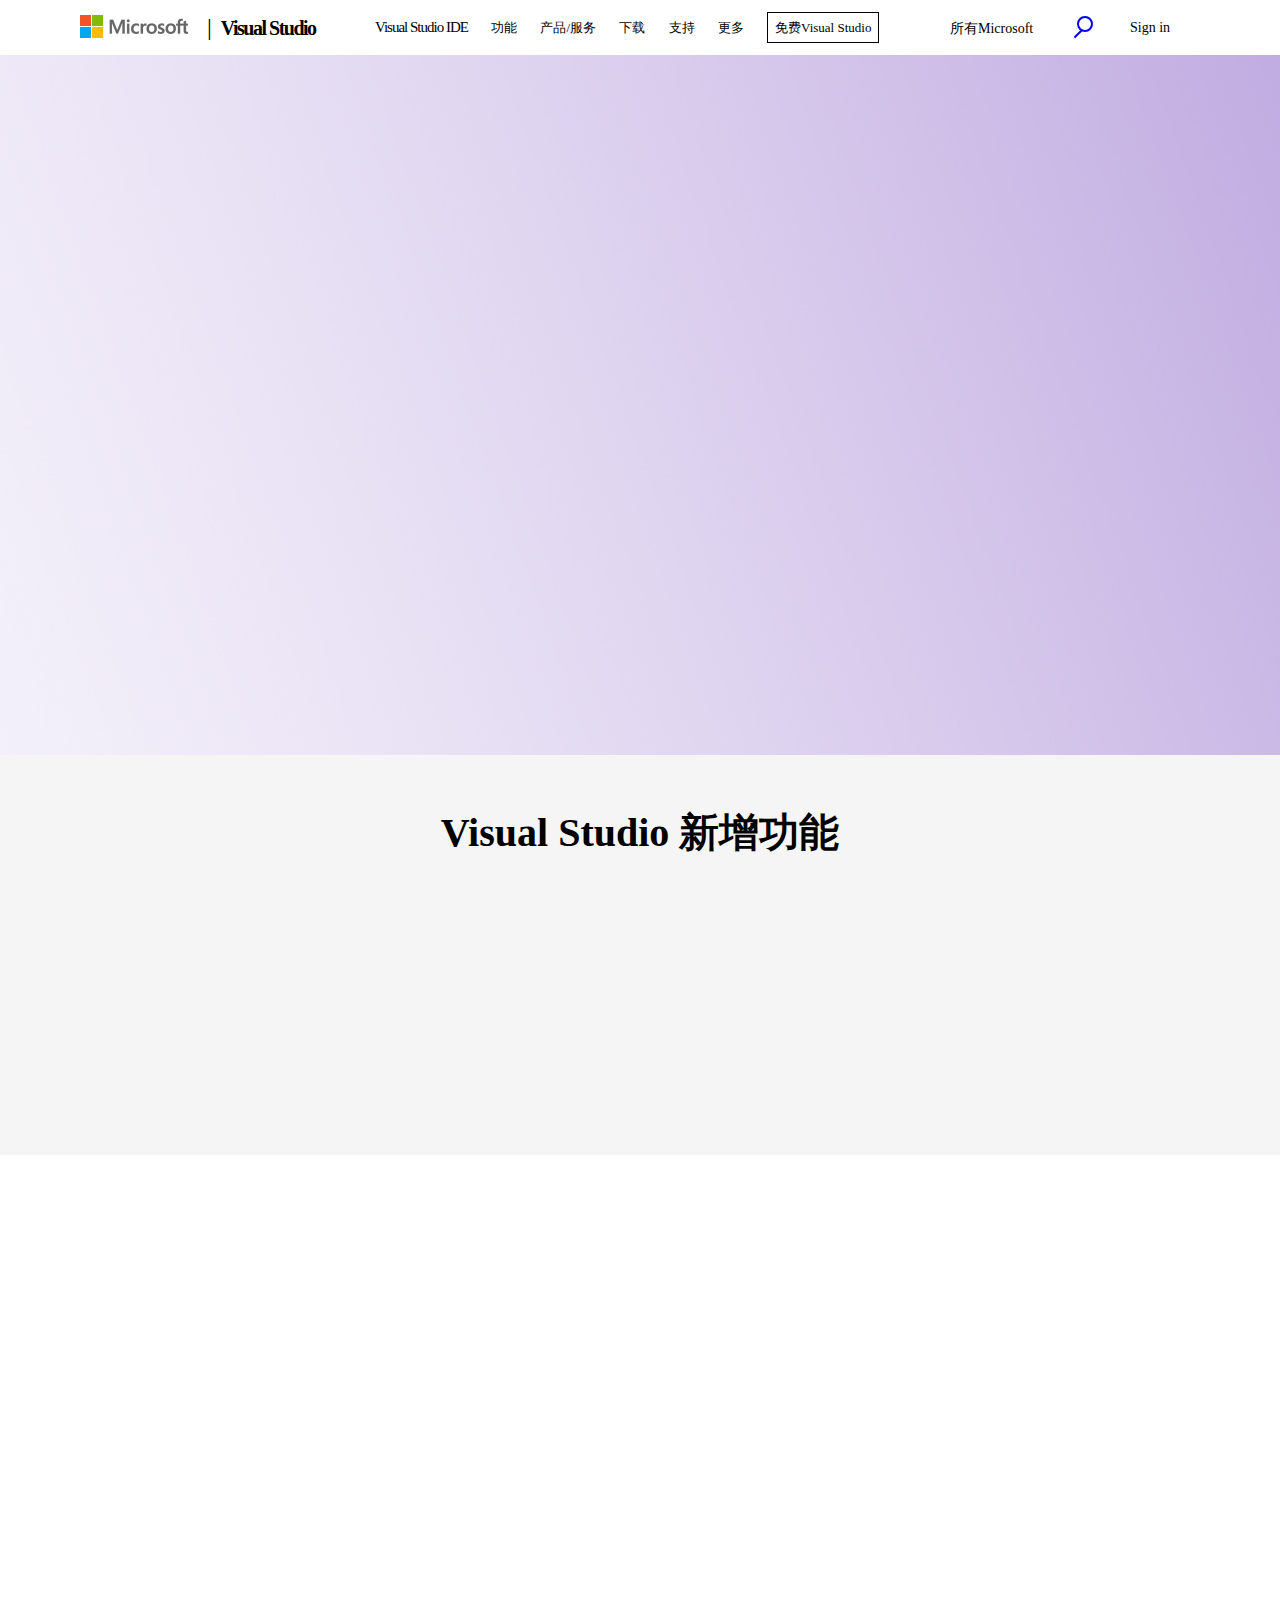
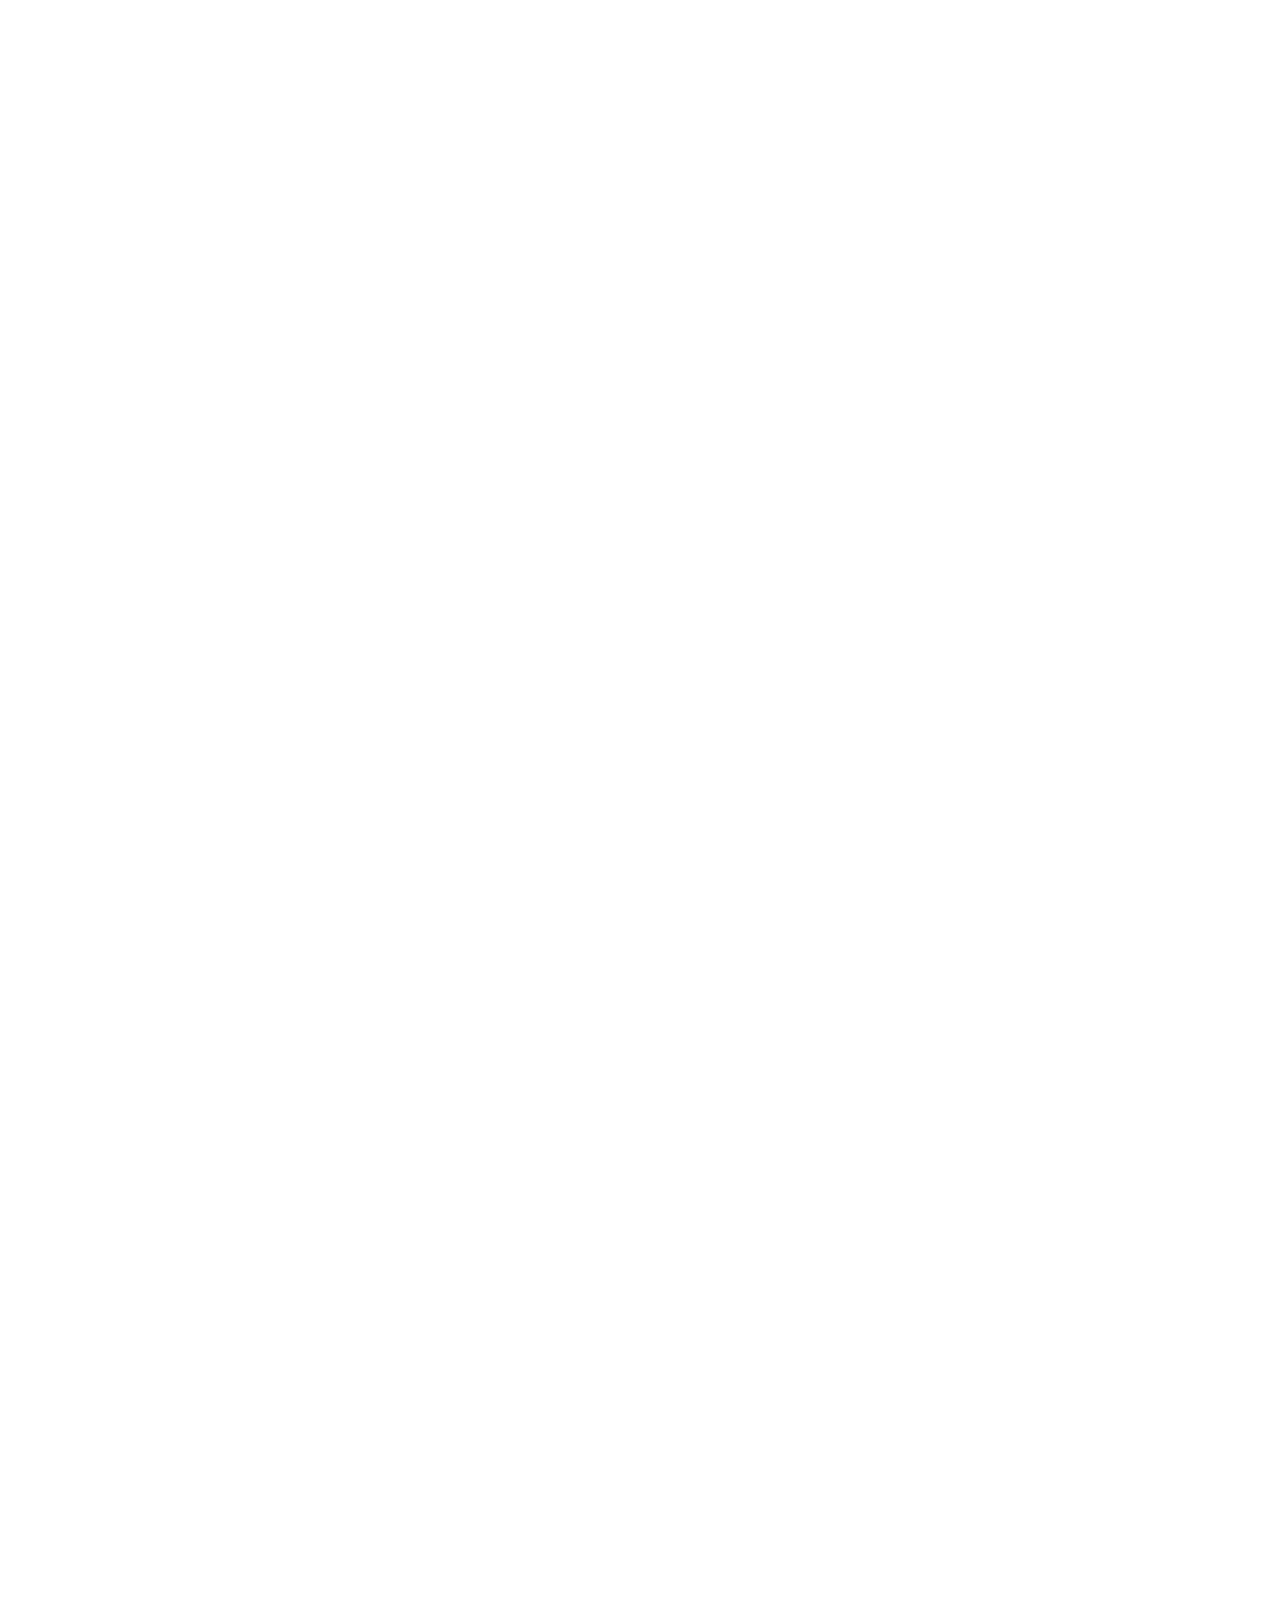
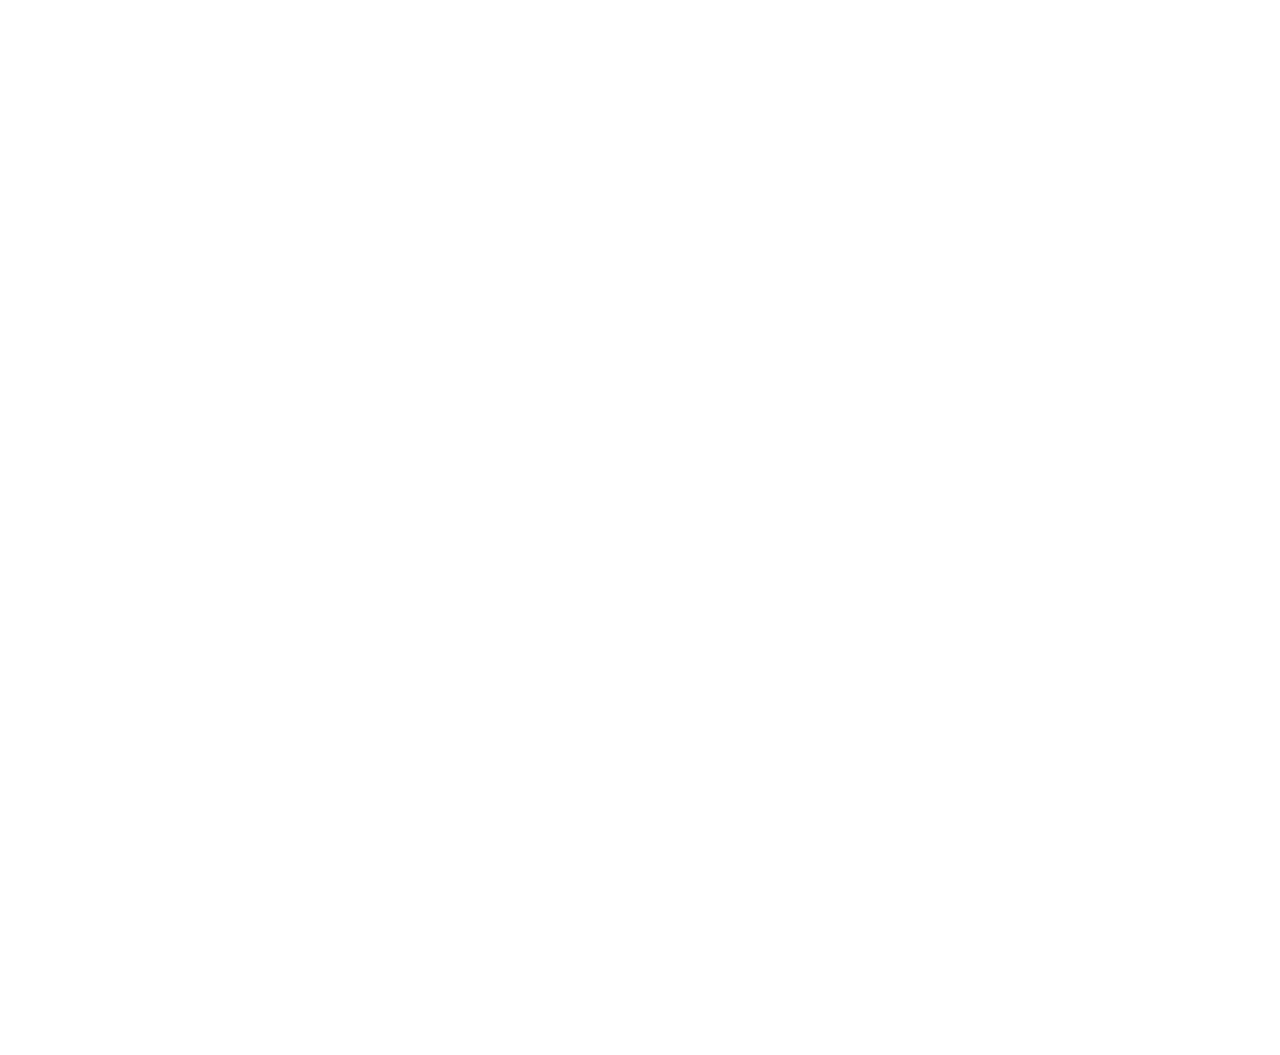
==== xiao4/index.html @ de1ec2c1 "zuoye" ====
<!DOCTYPE HTML>
<html>

	<head>
		<meta charset="utf-8" />
		<title>Visual Studio IDE</title>
		<link rel="stylesheet" type="text/css" href="css/4.css" />
		<link href="../xiao4/img/title.png" rel="icon" type="image/x-icon" />
		<script src="js/4.js"></script>
	</head>

	<body>
		<!--
		  导航栏
		 -->
		<div id="top">
			<a href="#"><img src="img/a1.png" /></a>
			<span class="part">|</span>
			<a href="#" class="connect-one"> Visual Studio</a>
			<nav class="menu-one"><a href="#" class="flush">Visual Studio IDE</a>
			<a href="#">功能</a>
			<a href="#">产品/服务</a>
			<a href="#">下载</a>
			<a href="#">支持</a>
			<a href="#">更多</a>
			<a href="#" class="free">免费Visual Studio</a></nav>
			<a href="#" class="menu-two">所有Microsoft</a>
			<a href="#"><p class="find-one"></p>
			<p class="find-two"></p></a>
			<a href="#" class="connect-two">Sign in</a>
		</div>
		<div id="download">
			<!--
		  下载视图（上）
		 -->
			<div class="download-top">

			</div>
			<!--
		  下载视图（下）
		 -->
			<div class="download-down">
            <h2>Visual Studio 新增功能</h2>
			</div>
		</div>
		<!--
		  切换菜单
		 -->
		<div id="cut">
            
		</div>
		<!--
		  超链接（上）
		 -->
		<div id="lianjie-top">

		</div>
		<!--
		  超链接(下)
		 -->
		<div id="lianjie-down">

		</div>
			<!--
		  底部（上）
		 -->
			<div id="bottom-top">

			</div>
			<!--
		  底部（下）
		 -->
		 <div id="bottom-down">
		</div>
	</body>

</html>
---- xiao4/css/4.css ----
body{
	margin: 0;
}
/**导航栏**/
#top{
	width:100%;
	height:55px;
}
img{
	position: relative;
	width:108px;
	height:23px;
	top:15px;
	left: 80px;
}
.part{
	position: relative;
	top: 12px;
	left: 95px;
	font-size: 24px;
}
.connect-one{
	position: relative;
	width: 130px;
	height: 23px;
	top: 12px;
	left: 100px;
	font-size: 20px;
	font-weight:bold;
	letter-spacing:-1.5px;
	text-decoration: none;
	color: #000000;
}
.menu-one{
	position: absolute;
	width: 700px;
	height: 23px;
	top: 19px;
	left: 355px;
	font-size: 13px;
}
.menu-one a{
	margin-left: 20px;
	text-decoration: none;
	color: #000000;
}
.free{
	padding: 7px;
	border:1px solid;
}
.flush{
	font-size: 15px;
	letter-spacing:-1px;
	text-decoration: none;
	color: #000000;
}
.menu-two{
	position: absolute;
	width: 100px;
	height: 23px;
	top: 20px;
	left: 950px;
	font-size: 14px;
	text-decoration: none;
	color: #000000;
}
.find-one{
	position: absolute;
	width: 12px;
	height: 12px;
	top: 6px;
	left: 1077px;
    border-radius: 100%;
    border:2px solid currentcolor;
    margin:10px auto;
}
.find-two{
	position: absolute;
	width: 10px;
	height: 2px;
	top: 17px;
	left: 1073px;
	-webkit-transform: rotate(135deg);
	-moz-transform: rotate(135deg);
	transform: rotate(135deg);
	background-color: currentcolor;
}
.connect-two{
	position: absolute;
	width: 50px;
	height: 23px;
	top: 20px;
	left: 1130px;
	font-size: 14px;
	text-decoration: none;
	color: #000000;
}

/**下载视图**/
#download{
	width: 100%;
	height: 1000px;
}
/**下载视图（上）**/
.download-top{
	background-image: url(../img/b3.jpg);
	width: 100%;
	height: 700px;
}

/**下载视图(下)**/
.download-down{
	height: 400px;
	width: 100%;
	background-color: whitesmoke;
}
h2{
	position: relative;
	margin: 0px;
	font-size: 40px;
	text-align: center;
	top: 50px;
}
/**切换菜单**/
#cut{
	width: 100%;
	height: 700px;
}

/**超链接(上))**/
#lianjie-top{
	width: 100%;
	height: 700px;
}

/**超链接(下)**/
#lianjie-down{
	width: 100%;
	height: 700px;
}

/**底部(上)**/
#bottom-top{
	width: 100%;
	height: 700px;
}

/**底部(下)**/
#bottom-down{
	width: 100%;
	height: 400px;
}
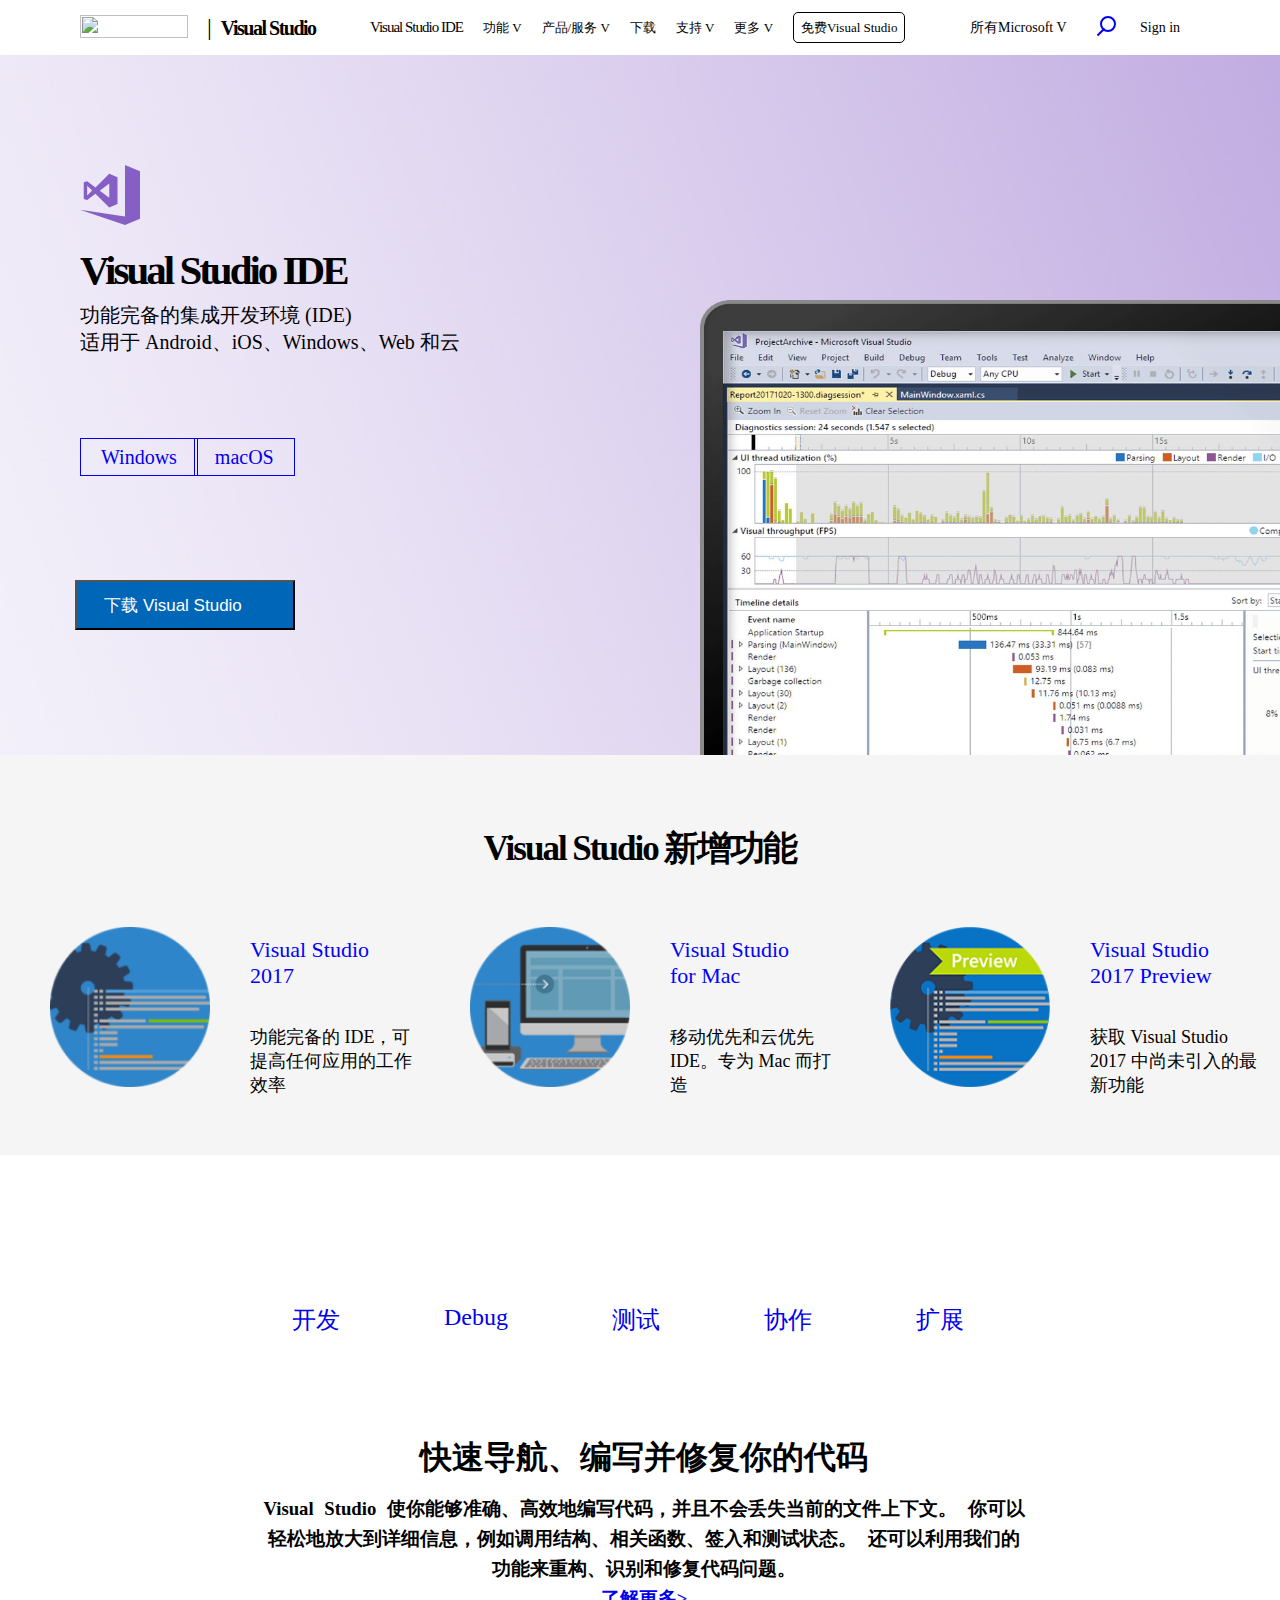
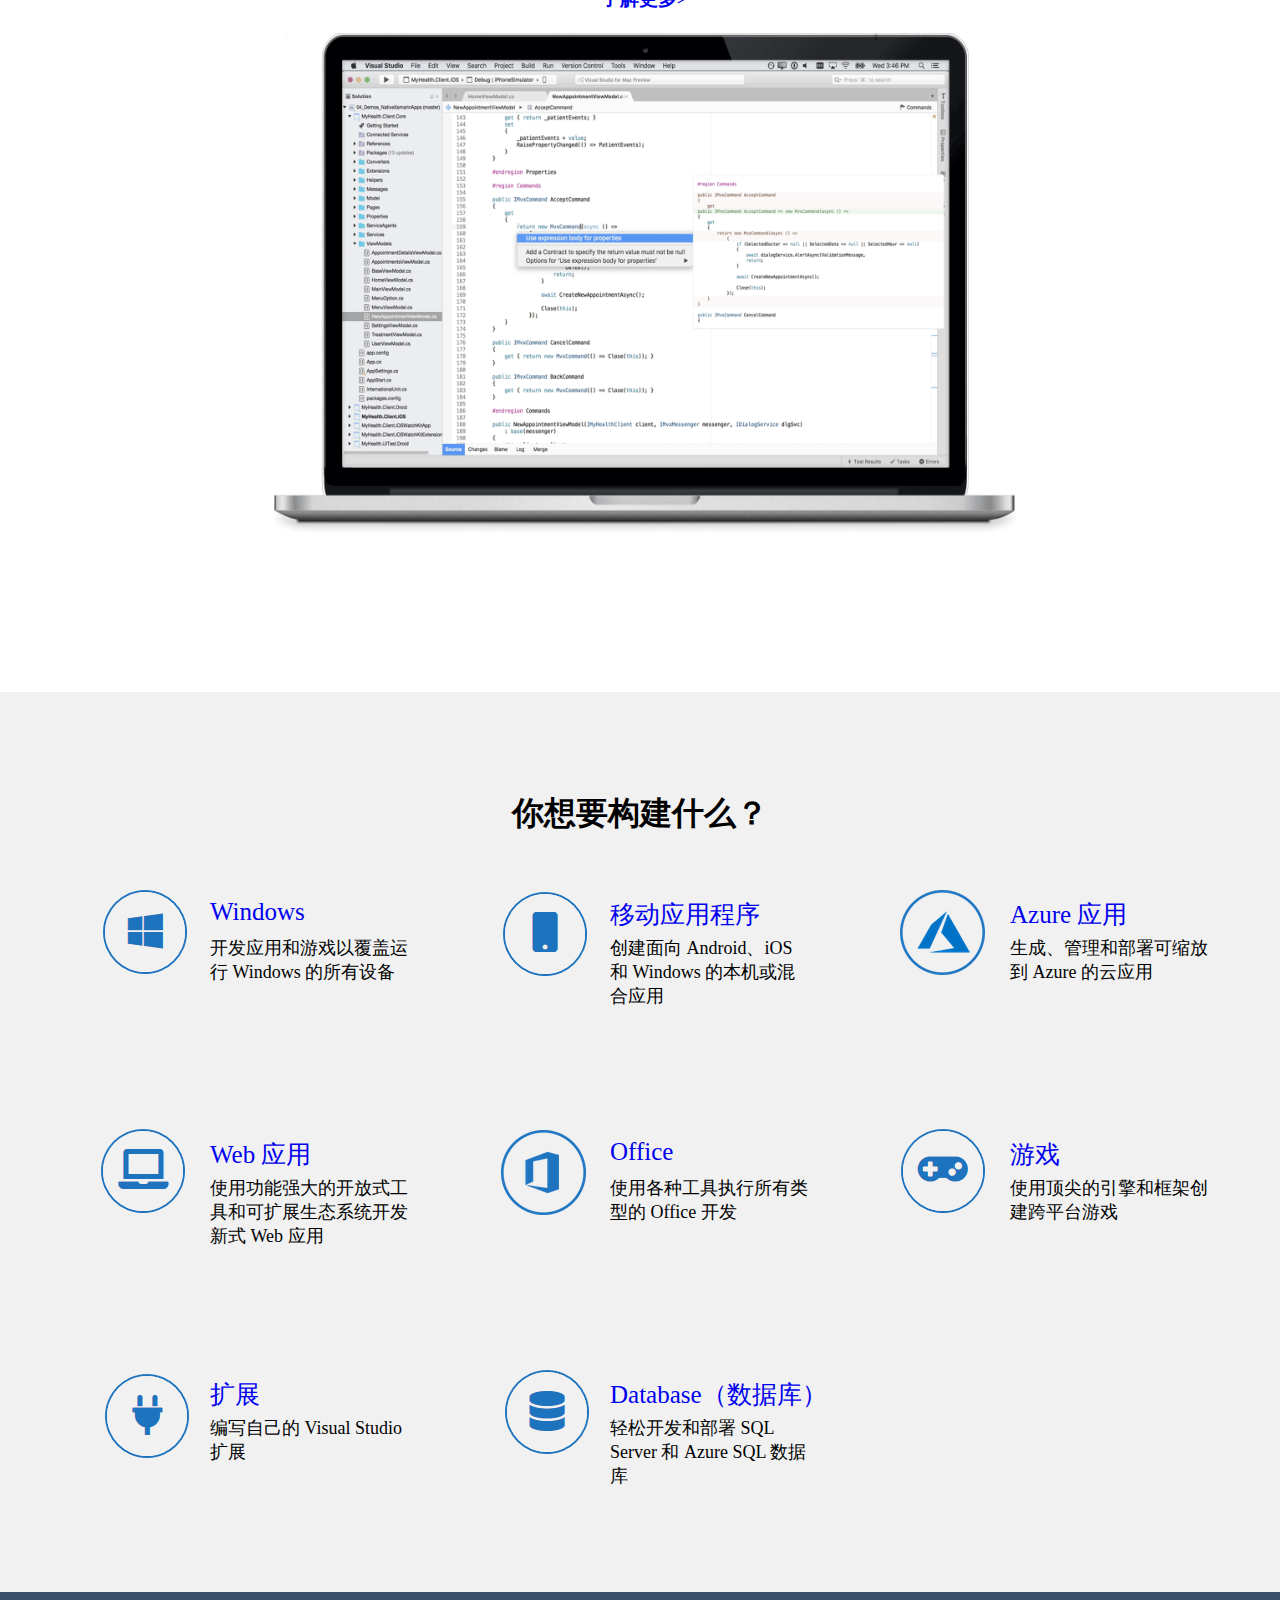
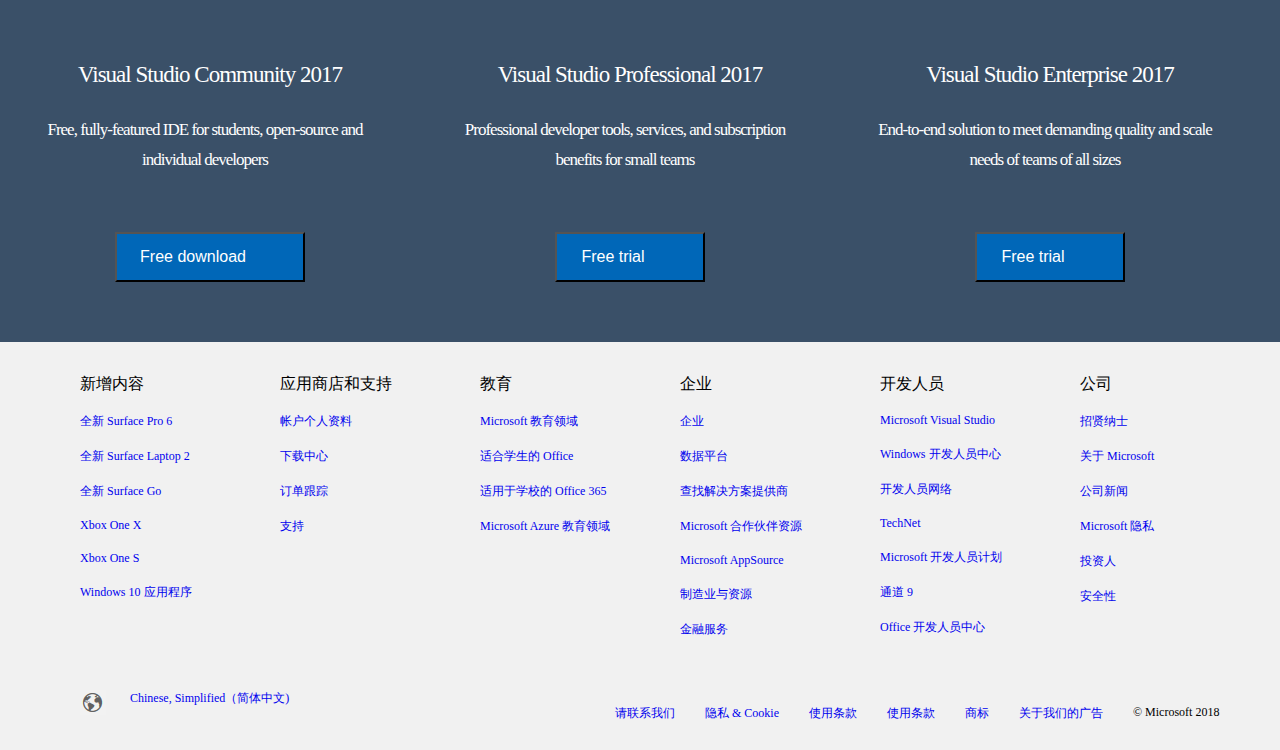
==== commit 42f1a8d1: "zuoye" ====
--- a/xiao4/index.html
+++ b/xiao4/index.html
@@ -12,21 +12,72 @@
 	<body>
 		<!--
 		  导航栏
-		 -->
+		-->
 		<div id="top">
 			<a href="#"><img src="img/a1.png" /></a>
 			<span class="part">|</span>
 			<a href="#" class="connect-one"> Visual Studio</a>
-			<nav class="menu-one"><a href="#" class="flush">Visual Studio IDE</a>
-			<a href="#">功能</a>
-			<a href="#">产品/服务</a>
-			<a href="#">下载</a>
-			<a href="#">支持</a>
-			<a href="#">更多</a>
-			<a href="#" class="free">免费Visual Studio</a></nav>
-			<a href="#" class="menu-two">所有Microsoft</a>
-			<a href="#"><p class="find-one"></p>
-			<p class="find-two"></p></a>
+			<nav class="menu-one">
+				<li class="show">
+					<a href="#" class="flush" >Visual Studio IDE</a>
+				</li>
+				<li class="show" >
+					<a href="#" class="open">功能 V</a>
+					<ul class="hidden">
+						<li class="li">功能</li>
+						<li class="li">功能</li>
+						<li class="li">功能</li>
+						<li class="li">功能</li>
+					</ul>
+				</li>
+				<li class="show">
+					<a href="#"  class="open">产品/服务 V</a>
+					<ul class="hidden">
+						<li>定价</li>
+						<li></li>
+						<li></li>
+						<li></li>
+						<li></li>
+					</ul>
+				</li>
+				<li class="show">
+					<a href="#">下载</a>
+				</li>
+				<li class="show">
+					<a href="#" class="open">支持 V</a>
+					<ul class="hidden">
+						<li>获得支持</li>
+						<li></li>
+						<li></li>
+						<li></li>
+					</ul>
+				</li>
+				<li class="show">
+					<a href="#"  class="open">更多 V</a>
+					<ul class="hidden">
+						<li>订阅者访问</li>
+						<li></li>
+						<li></li>
+						<li></li>
+					</ul>
+				</li>
+				<li class="show">
+					<a href="#" class="free">免费Visual Studio</a>
+				</li>
+				<li class="show">
+					<a href="#" class="menu-two"  class="open">所有Microsoft V</a>
+					<ul class="hidden">
+						<li></li>
+						<li></li>
+						<li></li>
+						<li></li>
+					</ul>
+				</li>
+			</nav>
+			<a href="#">
+				<p class="find-one"></p>
+				<p class="find-two"></p>
+			</a>
 			<a href="#" class="connect-two">Sign in</a>
 		</div>
 		<div id="download">
@@ -34,43 +85,268 @@
 		  下载视图（上）
 		 -->
 			<div class="download-top">
-
+				<img src="img/b2.svg" class="picture" />
+				<h1 class="head">Visual Studio IDE</h1>
+				<p class="main">功能完备的集成开发环境 (IDE)<br>适用于 Android、iOS、Windows、Web 和云</p>
+				<a href="#" class="toop-one">Windows</a>
+				<a href="#" class="toop-two">macOS</a>
+				<img src="img/b1.png" class="img-one" />
+				<input type="button" value="下载 Visual Studio" />
 			</div>
 			<!--
 		  下载视图（下）
 		 -->
 			<div class="download-down">
-            <h2>Visual Studio 新增功能</h2>
+				<h2 class="head-h2">Visual Studio 新增功能</h2>
+				<li><img src="img/c1.png" />
+					<a href="#">Visual Studio 2017</a>
+					<p class="text-dowm">功能完备的 IDE，可提高任何应用的工作效率</p>
+				</li>
+				<li><img src="img/c2.png" />
+					<a href="#">Visual Studio for Mac</a>
+					<p class="text-dowm">移动优先和云优先 IDE。专为 Mac 而打造</p>
+				</li>
+				<li><img src="img/c3.png" />
+					<a href="#">Visual Studio 2017 Preview</a>
+					<p class="text-dowm">获取 Visual Studio 2017 中尚未引入的最新功能</p>
+				</li>
 			</div>
 		</div>
 		<!--
 		  切换菜单
 		 -->
 		<div id="cut">
-            
+			<ul>
+				<li>
+					<a href="#">开发</a>
+				</li>
+				<li>
+					<a href="#">Debug</a>
+				</li>
+				<li>
+					<a href="#">测试</a>
+				</li>
+				<li>
+					<a href="#">协作</a>
+				</li>
+				<li>
+					<a href="#">扩展</a>
+				</li>
+				<span class="li-down">
+					<h1>快速导航、编写并修复你的代码</h1>
+					<h3>Visual Studio 使你能够准确、高效地编写代码，并且不会丢失当前的文件上下文。
+						你可以轻松地放大到详细信息，例如调用结构、相关函数、签入和测试状态。
+						还可以利用我们的功能来重构、识别和修复代码问题。<br>
+						<a href="#">了解更多></a></h3>
+					<img src="img/d1.png" />
+				</span>
+			</ul>
 		</div>
 		<!--
 		  超链接（上）
 		 -->
 		<div id="lianjie-top">
-
+			<h1>你想要构建什么？</h1>
+			<li><img src="img/e1.png" />
+				<a href="#">Windows</a>
+				<p>开发应用和游戏以覆盖运行 Windows 的所有设备</p>
+			</li>
+			<li><img src="img/e2.png" />
+				<a href="#">移动应用程序</a>
+				<p>创建面向 Android、iOS 和 Windows 的本机或混合应用</p>
+			</li>
+			<li><img src="img/e3.png" />
+				<a href="#">Azure 应用</a>
+				<p>生成、管理和部署可缩放到 Azure 的云应用</p>
+			</li>
+			<li><img src="img/e4.png" />
+				<a href="#">Web 应用</a>
+				<p>使用功能强大的开放式工具和可扩展生态系统开发新式 Web 应用</p>
+			</li>
+			<li><img src="img/e5.png" />
+				<a href="#">Office</a>
+				<p>使用各种工具执行所有类型的 Office 开发</p>
+			</li>
+			<li><img src="img/e6.png" />
+				<a href="#">游戏</a>
+				<p>使用顶尖的引擎和框架创建跨平台游戏</p>
+			</li>
+			<li><img src="img/e7.png" />
+				<a href="#">扩展</a>
+				<p>编写自己的 Visual Studio 扩展</p>
+			</li>
+			<li><img src="img/e8.png" />
+				<a href="#">Database（数据库）</a>
+				<p>轻松开发和部署 SQL Server 和 Azure SQL 数据库</p>
+			</li>
 		</div>
 		<!--
 		  超链接(下)
 		 -->
 		<div id="lianjie-down">
-
-		</div>
-			<!--
+			<li>
+				<a href="#">Visual Studio Community 2017</a>
+				<p>Free, fully-featured IDE for students, open-source and individual developers</p>
+				<input type="button" value="Free download" class="button-chao" /></li>
+			<li>
+				<a href="#">Visual Studio Professional 2017</a>
+				<p>Professional developer tools, services, and subscription benefits for small teams</p>
+				<input type="button" value="Free trial" class="button-lian" /></li>
+			<li>
+				<a href="#">Visual Studio Enterprise 2017</a>
+				<p>End-to-end solution to meet demanding quality and scale needs of teams of all sizes</p>
+				<input type="button" value="Free trial" class="button-lian" /></li>
+		</div>
+		<!--
 		  底部（上）
 		 -->
-			<div id="bottom-top">
-
-			</div>
-			<!--
+		<div id="bottom-top">
+			<ul>
+				<p>新增内容</p>
+				<li>
+					<a href="#">全新 Surface Pro 6</a>
+				</li>
+				<li>
+					<a href="#">全新 Surface Laptop 2</a>
+				</li>
+				<li>
+					<a href="#">全新 Surface Go </a>
+				</li>
+				<li>
+					<a href="#">Xbox One X</a>
+				</li>
+				<li>
+					<a href="#">Xbox One S</a>
+				</li>
+				<li>
+					<a href="#">Windows 10 应用程序</a>
+				</li>
+			</ul>
+			<ul>
+				<p>应用商店和支持 </p>
+				<li>
+					<a href="#">帐户个人资料</a>
+				</li>
+				<li>
+					<a href="#">下载中心</a>
+				</li>
+				<li>
+					<a href="#">订单跟踪</a>
+				</li>
+				<li>
+					<a href="#">支持</a>
+				</li>
+			</ul>
+			<ul>
+				<p>教育</p>
+				<li>
+					<a href="#">Microsoft 教育领域</a>
+				</li>
+				<li>
+					<a href="#">适合学生的 Office</a>
+				</li>
+				<li>
+					<a href="#">适用于学校的 Office 365</a>
+				</li>
+				<li>
+					<a href="#">Microsoft Azure 教育领域</a>
+				</li>
+			</ul>
+			<ul>
+				<p>企业</p>
+				<li>
+					<a href="#">企业</a>
+				</li>
+				<li>
+					<a href="#">数据平台</a>
+				</li>
+				<li>
+					<a href="#">查找解决方案提供商</a>
+				</li>
+				<li>
+					<a href="#">Microsoft 合作伙伴资源</a>
+				</li>
+				<li>
+					<a href="#">Microsoft AppSource </a>
+				</li>
+				<li>
+					<a href="#">制造业与资源</a>
+				</li>
+				<li>
+					<a href="#">金融服务</a>
+				</li>
+			</ul>
+			<ul>
+				<p>开发人员</p>
+				<li>
+					<a href="#">Microsoft Visual Studio</a>
+				</li>
+				<li>
+					<a href="#">Windows 开发人员中心</a>
+				</li>
+				<li>
+					<a href="#">开发人员网络</a>
+				</li>
+				<li>
+					<a href="#">TechNet</a>
+				</li>
+				<li>
+					<a href="#">Microsoft 开发人员计划</a>
+				</li>
+				<li>
+					<a href="#">通道 9</a>
+				</li>
+				<li>
+					<a href="#">Office 开发人员中心</a>
+				</li>
+			</ul>
+			<ul>
+				<p>公司</p>
+				<li>
+					<a href="#">招贤纳士</a>
+				</li>
+				<li>
+					<a href="#">关于 Microsoft</a>
+				</li>
+				<li>
+					<a href="#">公司新闻</a>
+				</li>
+				<li>
+					<a href="#">Microsoft 隐私</a>
+				</li>
+				<li>
+					<a href="#">投资人</a>
+				</li>
+				<li>
+					<a href="#">安全性</a>
+				</li>
+			</ul>
+		</div>
+		<!--
 		  底部（下）
 		 -->
-		 <div id="bottom-down">
+		<div id="bottom-down">
+			<img src="img/f1.png" />
+			<a href="#" class="language">Chinese, Simplified（简体中文)</a>
+			<li>
+				<a href="#">请联系我们</a>
+			</li>
+			<li>
+				<a href="#">隐私 & Cookie</a>
+			</li>
+			<li>
+				<a href="#">使用条款</a>
+			</li>
+			<li>
+				<a href="#">使用条款</a>
+			</li>
+			<li>
+				<a href="#">商标</a>
+			</li>
+			<li>
+				<a href="#">关于我们的广告</a>
+			</li>
+			<li>© Microsoft 2018 </li>
 		</div>
 	</body>
 
--- a/xiao4/css/4.css
+++ b/xiao4/css/4.css
@@ -1,12 +1,13 @@
 body{
 	margin: 0;
+	overflow-x:hidden;
 }
 /**导航栏**/
 #top{
 	width:100%;
 	height:55px;
 }
-img{
+#top img{
 	position: relative;
 	width:108px;
 	height:23px;
@@ -33,20 +34,32 @@
 }
 .menu-one{
 	position: absolute;
-	width: 700px;
+	width: 900px;
 	height: 23px;
 	top: 19px;
-	left: 355px;
-	font-size: 13px;
+	left: 350px;
+	font-size: 13px;	
 }
 .menu-one a{
 	margin-left: 20px;
 	text-decoration: none;
 	color: #000000;
+}
+.show{
+	float: left;
+	list-style: none;
+} 
+.hidden{
+	display: none;
+	list-style: none;
+}
+.appear{
+	display:block; 
 }
 .free{
 	padding: 7px;
 	border:1px solid;
+	border-radius: 5px;
 }
 .flush{
 	font-size: 15px;
@@ -56,10 +69,10 @@
 }
 .menu-two{
 	position: absolute;
-	width: 100px;
+	width: 110px;
 	height: 23px;
-	top: 20px;
-	left: 950px;
+	top: 0px;
+	left: 600px;
 	font-size: 14px;
 	text-decoration: none;
 	color: #000000;
@@ -69,7 +82,7 @@
 	width: 12px;
 	height: 12px;
 	top: 6px;
-	left: 1077px;
+	left: 1100px;
     border-radius: 100%;
     border:2px solid currentcolor;
     margin:10px auto;
@@ -78,8 +91,8 @@
 	position: absolute;
 	width: 10px;
 	height: 2px;
-	top: 17px;
-	left: 1073px;
+	top: 15px;
+	left: 1096px;
 	-webkit-transform: rotate(135deg);
 	-moz-transform: rotate(135deg);
 	transform: rotate(135deg);
@@ -90,7 +103,7 @@
 	width: 50px;
 	height: 23px;
 	top: 20px;
-	left: 1130px;
+	left: 1140px;
 	font-size: 14px;
 	text-decoration: none;
 	color: #000000;
@@ -107,46 +120,285 @@
 	width: 100%;
 	height: 700px;
 }
-
+.picture{
+	position: relative;
+	top: 110px;
+	left:80px;
+	width: 60px;
+	height: 60px;	
+}
+.head{
+	position: relative;
+	top: 100px;
+	left: 80px;
+	font-size: 41px;
+	letter-spacing:-3px;
+	width: 350px;
+}
+.main{
+	position: relative;
+	top: 80px;
+	left: 80px;
+	font-size: 20px;
+	width: 400px;
+}
+.toop-one{
+	position: relative;
+	top: 150px;
+	left: 80px;
+	font-size: 20px;
+	padding: 7px 20px 7px 20px;
+	border:1px solid;
+	text-decoration: none;
+}
+.toop-two{
+	position: relative;
+	top: 150px;
+	left: 72px;
+	font-size: 20px;
+	padding: 7px 20px 7px 20px;	
+	border:1px solid;
+	text-decoration: none;
+}
+.img-one{
+	position: absolute;
+	top: 300px;
+	left:700px;
+    width:1000px;
+	height:455px;
+}
+.download-top input{
+	position: absolute;
+	background: url(../img/all.png) no-repeat;
+	background-position: 180px;
+	background-color: #0067b8;
+	color: white;
+	top: 580px;
+	left: 75px;
+	width: 220px;
+	height: 50px;
+	font-size: 17px;
+	padding-right: 30px;
+}
 /**下载视图(下)**/
 .download-down{
 	height: 400px;
 	width: 100%;
 	background-color: whitesmoke;
 }
-h2{
+.head-h2{
 	position: relative;
 	margin: 0px;
-	font-size: 40px;
+	font-size: 35px;
 	text-align: center;
-	top: 50px;
+	top: 70px;
+	letter-spacing:-2px;
+}
+.download-down li{
+	position: relative;
+	float: left;
+	top: 15px;
+	width: 420px;
+	height: 300px;
+	list-style: none;
+}
+.download-down img{
+    position:absolute;
+    top:110px;
+	left: 50px;
+	width: 160px;
+	height:160px;
+}
+.download-down a{
+	position: absolute;
+	top: 120px;
+	left: 250px;
+	width: 150px;
+	color: blue;
+	font-size: 22px;
+	text-decoration: none;
+}
+.text-dowm{
+	position:absolute;
+	top: 190px;
+	left: 250px;
+	width: 170px;
+	font-size: 18px;
 }
 /**切换菜单**/
 #cut{
-	width: 100%;
-	height: 700px;
-}
-
+	position: relative;
+	width: 100%;
+	height: 1000px;
+	top: 150px;
+}
+#cut li{
+	margin: 52px;
+	position: relative;
+	float: left;
+	list-style: none;
+	left: 200px;
+	font-size: 24px;
+}
+#cut a{
+	text-decoration: none;
+}
+.li-down{
+	position: absolute;
+	top: 200px;
+	left: 260px;
+	text-align: center;
+    width: 60%;
+	word-spacing: 6px;
+	line-height: 30px;
+}
+.li-down img{
+	height: 500px;
+	width: 757px;
+}
 /**超链接(上))**/
 #lianjie-top{
-	width: 100%;
-	height: 700px;
-}
-
+	position: relative;
+	top: 200px;
+	width: 100%;
+	height: 900px;
+	background-color: #f1f1f1;
+}
+#lianjie-top h1{
+	position: relative;
+	text-align: center;
+	top: 100px;
+}
+#lianjie-top li{
+	position: relative;
+	left: 100px;
+	top: 130px;
+	float: left;
+	list-style: none;
+	width: 400px;
+	height: 240px;
+}
+#lianjie-top a{
+	position: absolute;
+	top: 10px;
+	left: 110px;
+	width: 250px;
+	font-size: 25px;
+	text-decoration: none;
+}
+#lianjie-top p{
+	position: absolute;
+	top: 30px;
+	left: 110px;
+	width: 200px;
+	height: 200px;
+	font-size: 18px;
+}
 /**超链接(下)**/
 #lianjie-down{
-	width: 100%;
-	height: 700px;
-}
-
+	position: relative;
+	top: 200px;
+	width: 100%;
+	height: 350px;
+	background-color: #3a5068;	
+}
+#lianjie-down li{
+	float: left;
+	width: 420px;
+	height: 100%;
+	text-align: center;
+	list-style:none;
+	letter-spacing: -1px;
+}
+#lianjie-down a{
+	position: relative;
+	top: 70px;
+	font-size: 23px;
+	text-decoration: none;
+	color: white;
+}
+#lianjie-down p{
+	position: relative;
+	top: 80px;
+	left: 30px;
+	width: 350px;
+	font-size: 17px;
+	line-height: 30px;
+	color: white;
+}
+.button-chao{
+	position: relative;
+	background: url(../img/all.png) no-repeat;
+	background-position: 140px;
+	background-color: #0067b8;
+	top:120px;
+	width: 190px;
+	height: 50px;
+	color: white;
+	font-size: 16px;
+	padding-right: 40px;
+}
+.button-lian{
+	position: relative;
+	background: url(../img/all.png) no-repeat;
+	background-position: 100px;
+	background-color: #0067b8;
+	top:120px;
+	width: 150px;
+	height: 50px;
+	color: white;
+	font-size: 16px;
+    padding-right: 40px;
+	
+	
+}
 /**底部(上)**/
 #bottom-top{
-	width: 100%;
-	height: 700px;
-}
-
+	position: relative;
+	top: 200px;
+	width: 100%;
+	height:350px;
+	background-color: #f1f1f1;
+}
+#bottom-top ul{
+	position: relative;
+	left: 40px;
+	float: left;
+	width: 160px;
+}
+#bottom-top li{
+	list-style: none;
+	margin-top: 18px;
+	font-size: 12px;
+}
+#bottom-top a{
+	text-decoration: none;
+}
 /**底部(下)**/
 #bottom-down{
-	width: 100%;
-	height: 400px;
-}
+	position: absolute;
+	top: 3890px;
+	width: 100%;
+	height: 60px;
+	background-color: #f1f1f1;	
+}
+#bottom-down img{
+	position: absolute;
+	left: 80px;
+}
+.language{
+	position: absolute;
+	left: 130px;
+	font-size: 12px;
+}
+#bottom-down li{
+	position: relative;	
+	left: 600px;
+	float: left;
+	margin: 15px;
+	font-size: 12px;
+	list-style: none;
+}
+#bottom-down a{
+	text-decoration: none;
+}
